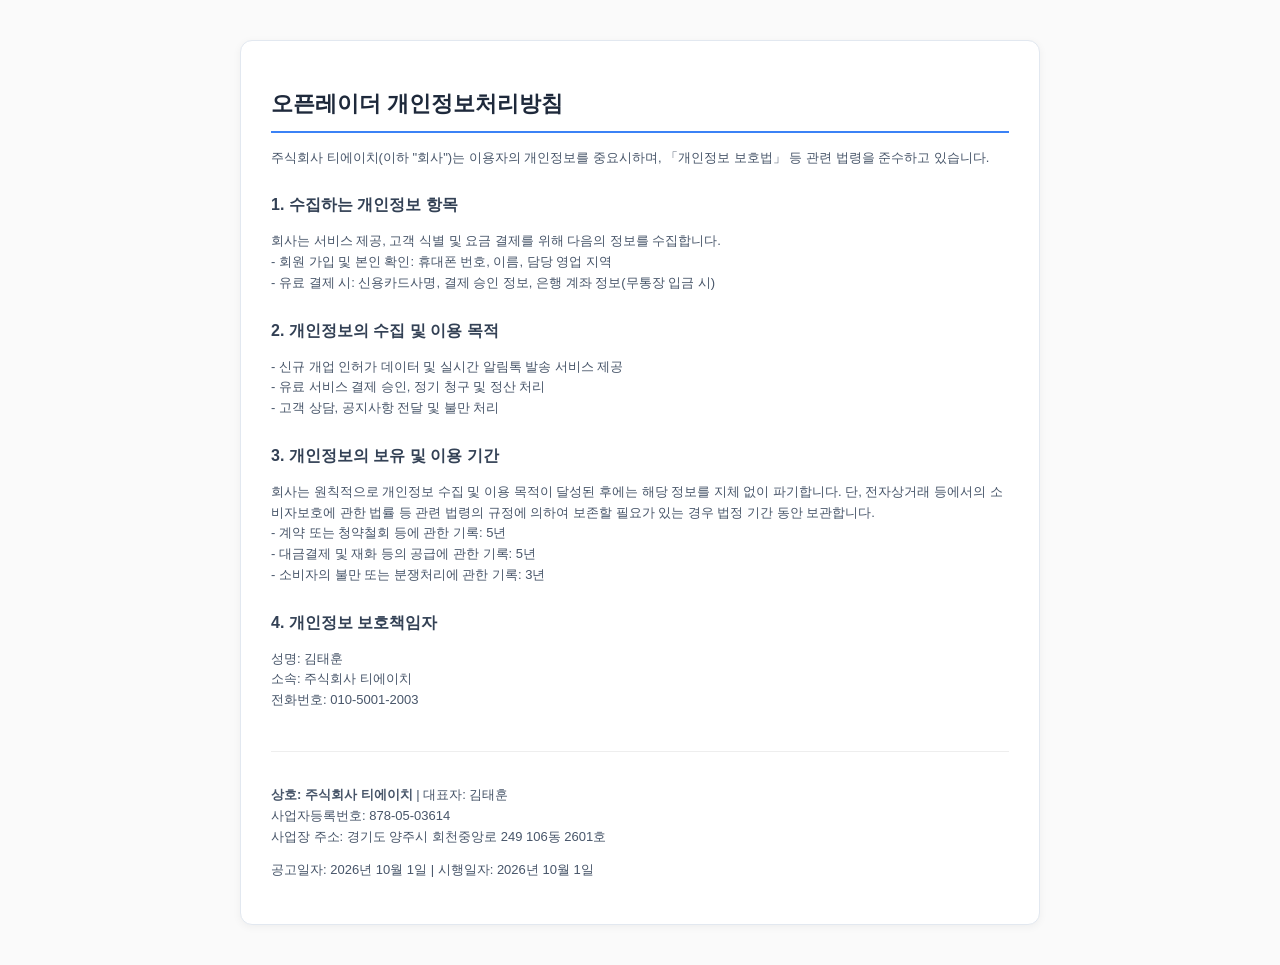
==== privacy.html @ 62177fe6 "feat: complete PG audit footer with corporation info, terms of service and privacy policy" ====
<!DOCTYPE html>
<html lang="ko">
<head>
  <meta charset="UTF-8">
  <meta name="viewport" content="width=device-width, initial-scale=1.0">
  <title>오픈레이더 개인정보처리방침</title>
  <style>
    body { font-family: -apple-system, BlinkMacSystemFont, "Segoe UI", Roboto, sans-serif; line-height: 1.6; color: #333; max-width: 800px; margin: 40px auto; padding: 0 20px; background: #fafafa; }
    .card { background: #fff; padding: 30px; border-radius: 12px; border: 1px solid #e2e8f0; box-shadow: 0 2px 8px rgba(0,0,0,0.05); }
    h1 { font-size: 22px; border-bottom: 2px solid #3b82f6; padding-bottom: 10px; color: #1e293b; }
    h2 { font-size: 16px; margin-top: 24px; color: #334155; }
    p, li { font-size: 13px; color: #475569; }
    .footer { margin-top: 40px; padding-top: 20px; border-top: 1px solid #eee; font-size: 12px; color: #64748b; }
  </style>
</head>
<body>
  <div class="card">
    <h1>오픈레이더 개인정보처리방침</h1>
    
    <p>주식회사 티에이치(이하 "회사")는 이용자의 개인정보를 중요시하며, 「개인정보 보호법」 등 관련 법령을 준수하고 있습니다.</p>

    <h2>1. 수집하는 개인정보 항목</h2>
    <p>회사는 서비스 제공, 고객 식별 및 요금 결제를 위해 다음의 정보를 수집합니다.<br/>
    - 회원 가입 및 본인 확인: 휴대폰 번호, 이름, 담당 영업 지역<br/>
    - 유료 결제 시: 신용카드사명, 결제 승인 정보, 은행 계좌 정보(무통장 입금 시)</p>

    <h2>2. 개인정보의 수집 및 이용 목적</h2>
    <p>- 신규 개업 인허가 데이터 및 실시간 알림톡 발송 서비스 제공<br/>
    - 유료 서비스 결제 승인, 정기 청구 및 정산 처리<br/>
    - 고객 상담, 공지사항 전달 및 불만 처리</p>

    <h2>3. 개인정보의 보유 및 이용 기간</h2>
    <p>회사는 원칙적으로 개인정보 수집 및 이용 목적이 달성된 후에는 해당 정보를 지체 없이 파기합니다. 단, 전자상거래 등에서의 소비자보호에 관한 법률 등 관련 법령의 규정에 의하여 보존할 필요가 있는 경우 법정 기간 동안 보관합니다.<br/>
    - 계약 또는 청약철회 등에 관한 기록: 5년<br/>
    - 대금결제 및 재화 등의 공급에 관한 기록: 5년<br/>
    - 소비자의 불만 또는 분쟁처리에 관한 기록: 3년</p>

    <h2>4. 개인정보 보호책임자</h2>
    <p>
      성명: 김태훈<br/>
      소속: 주식회사 티에이치<br/>
      전화번호: 010-5001-2003
    </p>

    <div class="footer">
      <p>
        <strong>상호: 주식회사 티에이치</strong> | 대표자: 김태훈<br/>
        사업자등록번호: 878-05-03614<br/>
        사업장 주소: 경기도 양주시 회천중앙로 249 106동 2601호
      </p>
      <p>공고일자: 2026년 10월 1일 | 시행일자: 2026년 10월 1일</p>
    </div>
  </div>
</body>
</html>
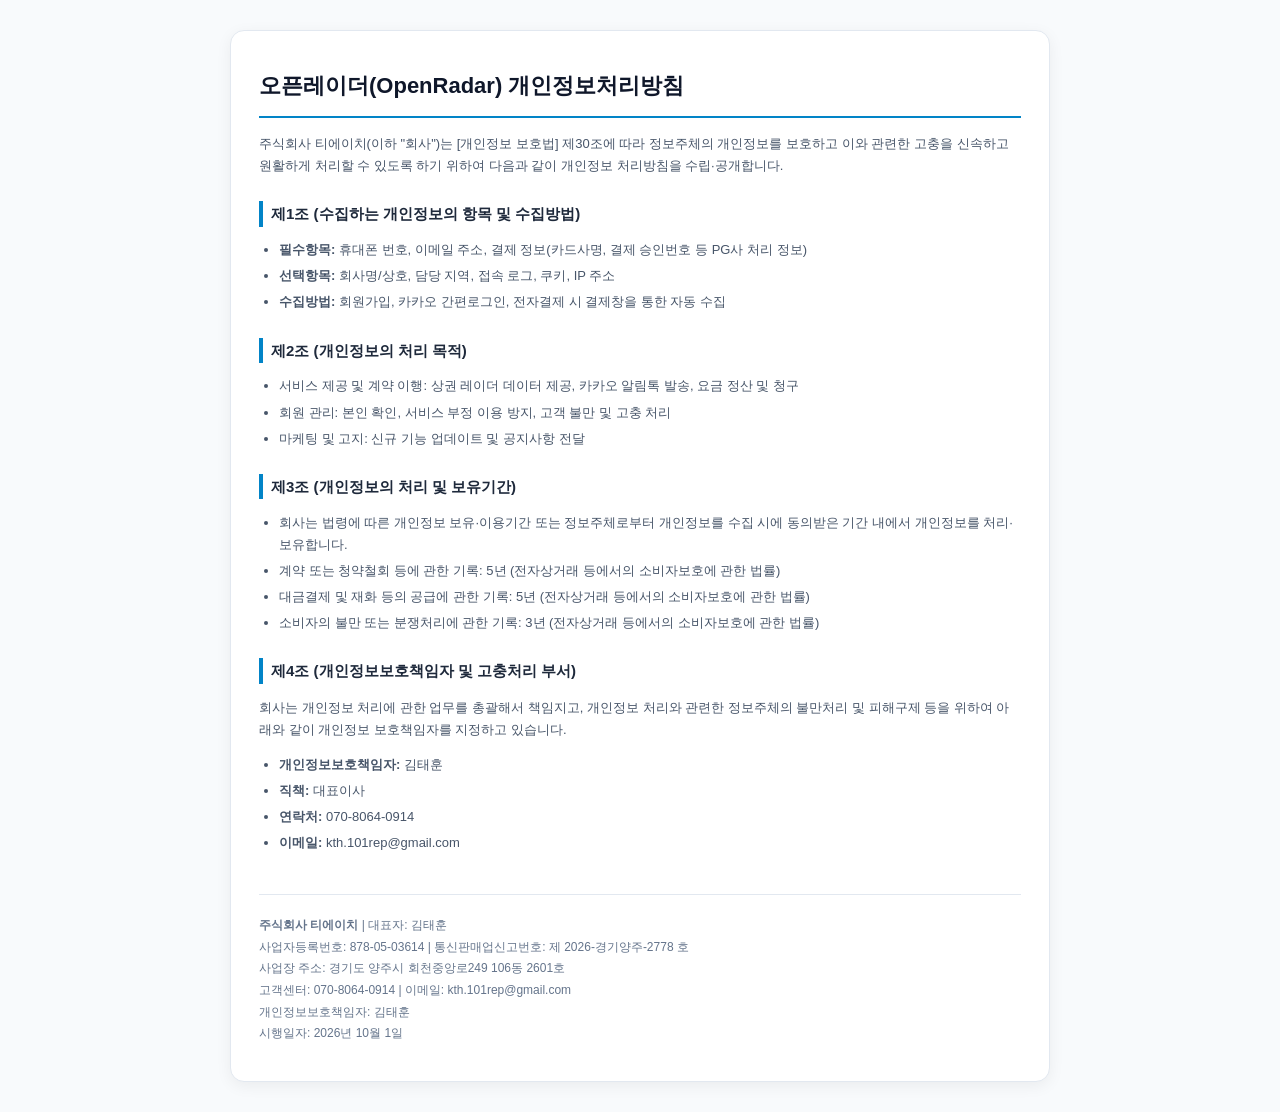
==== commit f1964788: "fix(kcp): add mandatory business info, 1-month service period, and refund policy for NHN KCP screeni" ====
--- a/privacy.html
+++ b/privacy.html
@@ -3,52 +3,62 @@
 <head>
   <meta charset="UTF-8">
   <meta name="viewport" content="width=device-width, initial-scale=1.0">
-  <title>오픈레이더 개인정보처리방침</title>
+  <title>오픈레이더 - 개인정보처리방침</title>
   <style>
-    body { font-family: -apple-system, BlinkMacSystemFont, "Segoe UI", Roboto, sans-serif; line-height: 1.6; color: #333; max-width: 800px; margin: 40px auto; padding: 0 20px; background: #fafafa; }
-    .card { background: #fff; padding: 30px; border-radius: 12px; border: 1px solid #e2e8f0; box-shadow: 0 2px 8px rgba(0,0,0,0.05); }
-    h1 { font-size: 22px; border-bottom: 2px solid #3b82f6; padding-bottom: 10px; color: #1e293b; }
-    h2 { font-size: 16px; margin-top: 24px; color: #334155; }
+    body { font-family: -apple-system, BlinkMacSystemFont, "Segoe UI", Roboto, "Noto Sans KR", sans-serif; line-height: 1.7; color: #1e293b; max-width: 820px; margin: 30px auto; padding: 0 20px; background: #f8fafc; }
+    .card { background: #ffffff; padding: 36px 28px; border-radius: 14px; border: 1px solid #e2e8f0; box-shadow: 0 4px 16px rgba(0,0,0,0.06); }
+    h1 { font-size: 22px; border-bottom: 2px solid #0284c7; padding-bottom: 12px; color: #0f172a; margin-top: 0; }
+    h2 { font-size: 15px; margin-top: 24px; color: #1e293b; border-left: 4px solid #0284c7; padding-left: 8px; }
     p, li { font-size: 13px; color: #475569; }
-    .footer { margin-top: 40px; padding-top: 20px; border-top: 1px solid #eee; font-size: 12px; color: #64748b; }
+    ul { padding-left: 20px; margin: 8px 0; }
+    li { margin-bottom: 4px; }
+    .footer { margin-top: 40px; padding-top: 20px; border-top: 1px solid #e2e8f0; font-size: 12px; color: #64748b; line-height: 1.8; }
   </style>
 </head>
 <body>
   <div class="card">
-    <h1>오픈레이더 개인정보처리방침</h1>
+    <h1>오픈레이더(OpenRadar) 개인정보처리방침</h1>
     
-    <p>주식회사 티에이치(이하 "회사")는 이용자의 개인정보를 중요시하며, 「개인정보 보호법」 등 관련 법령을 준수하고 있습니다.</p>
+    <p>주식회사 티에이치(이하 "회사")는 [개인정보 보호법] 제30조에 따라 정보주체의 개인정보를 보호하고 이와 관련한 고충을 신속하고 원활하게 처리할 수 있도록 하기 위하여 다음과 같이 개인정보 처리방침을 수립·공개합니다.</p>
 
-    <h2>1. 수집하는 개인정보 항목</h2>
-    <p>회사는 서비스 제공, 고객 식별 및 요금 결제를 위해 다음의 정보를 수집합니다.<br/>
-    - 회원 가입 및 본인 확인: 휴대폰 번호, 이름, 담당 영업 지역<br/>
-    - 유료 결제 시: 신용카드사명, 결제 승인 정보, 은행 계좌 정보(무통장 입금 시)</p>
+    <h2>제1조 (수집하는 개인정보의 항목 및 수집방법)</h2>
+    <ul>
+      <li><strong>필수항목:</strong> 휴대폰 번호, 이메일 주소, 결제 정보(카드사명, 결제 승인번호 등 PG사 처리 정보)</li>
+      <li><strong>선택항목:</strong> 회사명/상호, 담당 지역, 접속 로그, 쿠키, IP 주소</li>
+      <li><strong>수집방법:</strong> 회원가입, 카카오 간편로그인, 전자결제 시 결제창을 통한 자동 수집</li>
+    </ul>
 
-    <h2>2. 개인정보의 수집 및 이용 목적</h2>
-    <p>- 신규 개업 인허가 데이터 및 실시간 알림톡 발송 서비스 제공<br/>
-    - 유료 서비스 결제 승인, 정기 청구 및 정산 처리<br/>
-    - 고객 상담, 공지사항 전달 및 불만 처리</p>
+    <h2>제2조 (개인정보의 처리 목적)</h2>
+    <ul>
+      <li>서비스 제공 및 계약 이행: 상권 레이더 데이터 제공, 카카오 알림톡 발송, 요금 정산 및 청구</li>
+      <li>회원 관리: 본인 확인, 서비스 부정 이용 방지, 고객 불만 및 고충 처리</li>
+      <li>마케팅 및 고지: 신규 기능 업데이트 및 공지사항 전달</li>
+    </ul>
 
-    <h2>3. 개인정보의 보유 및 이용 기간</h2>
-    <p>회사는 원칙적으로 개인정보 수집 및 이용 목적이 달성된 후에는 해당 정보를 지체 없이 파기합니다. 단, 전자상거래 등에서의 소비자보호에 관한 법률 등 관련 법령의 규정에 의하여 보존할 필요가 있는 경우 법정 기간 동안 보관합니다.<br/>
-    - 계약 또는 청약철회 등에 관한 기록: 5년<br/>
-    - 대금결제 및 재화 등의 공급에 관한 기록: 5년<br/>
-    - 소비자의 불만 또는 분쟁처리에 관한 기록: 3년</p>
+    <h2>제3조 (개인정보의 처리 및 보유기간)</h2>
+    <ul>
+      <li>회사는 법령에 따른 개인정보 보유·이용기간 또는 정보주체로부터 개인정보를 수집 시에 동의받은 기간 내에서 개인정보를 처리·보유합니다.</li>
+      <li>계약 또는 청약철회 등에 관한 기록: 5년 (전자상거래 등에서의 소비자보호에 관한 법률)</li>
+      <li>대금결제 및 재화 등의 공급에 관한 기록: 5년 (전자상거래 등에서의 소비자보호에 관한 법률)</li>
+      <li>소비자의 불만 또는 분쟁처리에 관한 기록: 3년 (전자상거래 등에서의 소비자보호에 관한 법률)</li>
+    </ul>
 
-    <h2>4. 개인정보 보호책임자</h2>
-    <p>
-      성명: 김태훈<br/>
-      소속: 주식회사 티에이치<br/>
-      전화번호: 010-5001-2003
-    </p>
+    <h2>제4조 (개인정보보호책임자 및 고충처리 부서)</h2>
+    <p>회사는 개인정보 처리에 관한 업무를 총괄해서 책임지고, 개인정보 처리와 관련한 정보주체의 불만처리 및 피해구제 등을 위하여 아래와 같이 개인정보 보호책임자를 지정하고 있습니다.</p>
+    <ul>
+      <li><strong>개인정보보호책임자:</strong> 김태훈</li>
+      <li><strong>직책:</strong> 대표이사</li>
+      <li><strong>연락처:</strong> 070-8064-0914</li>
+      <li><strong>이메일:</strong> kth.101rep@gmail.com</li>
+    </ul>
 
     <div class="footer">
-      <p>
-        <strong>상호: 주식회사 티에이치</strong> | 대표자: 김태훈<br/>
-        사업자등록번호: 878-05-03614<br/>
-        사업장 주소: 경기도 양주시 회천중앙로 249 106동 2601호
-      </p>
-      <p>공고일자: 2026년 10월 1일 | 시행일자: 2026년 10월 1일</p>
+      <strong>주식회사 티에이치</strong> | 대표자: 김태훈<br/>
+      사업자등록번호: 878-05-03614 | 통신판매업신고번호: 제 2026-경기양주-2778 호<br/>
+      사업장 주소: 경기도 양주시 회천중앙로249 106동 2601호<br/>
+      고객센터: 070-8064-0914 | 이메일: kth.101rep@gmail.com<br/>
+      개인정보보호책임자: 김태훈<br/>
+      시행일자: 2026년 10월 1일
     </div>
   </div>
 </body>
